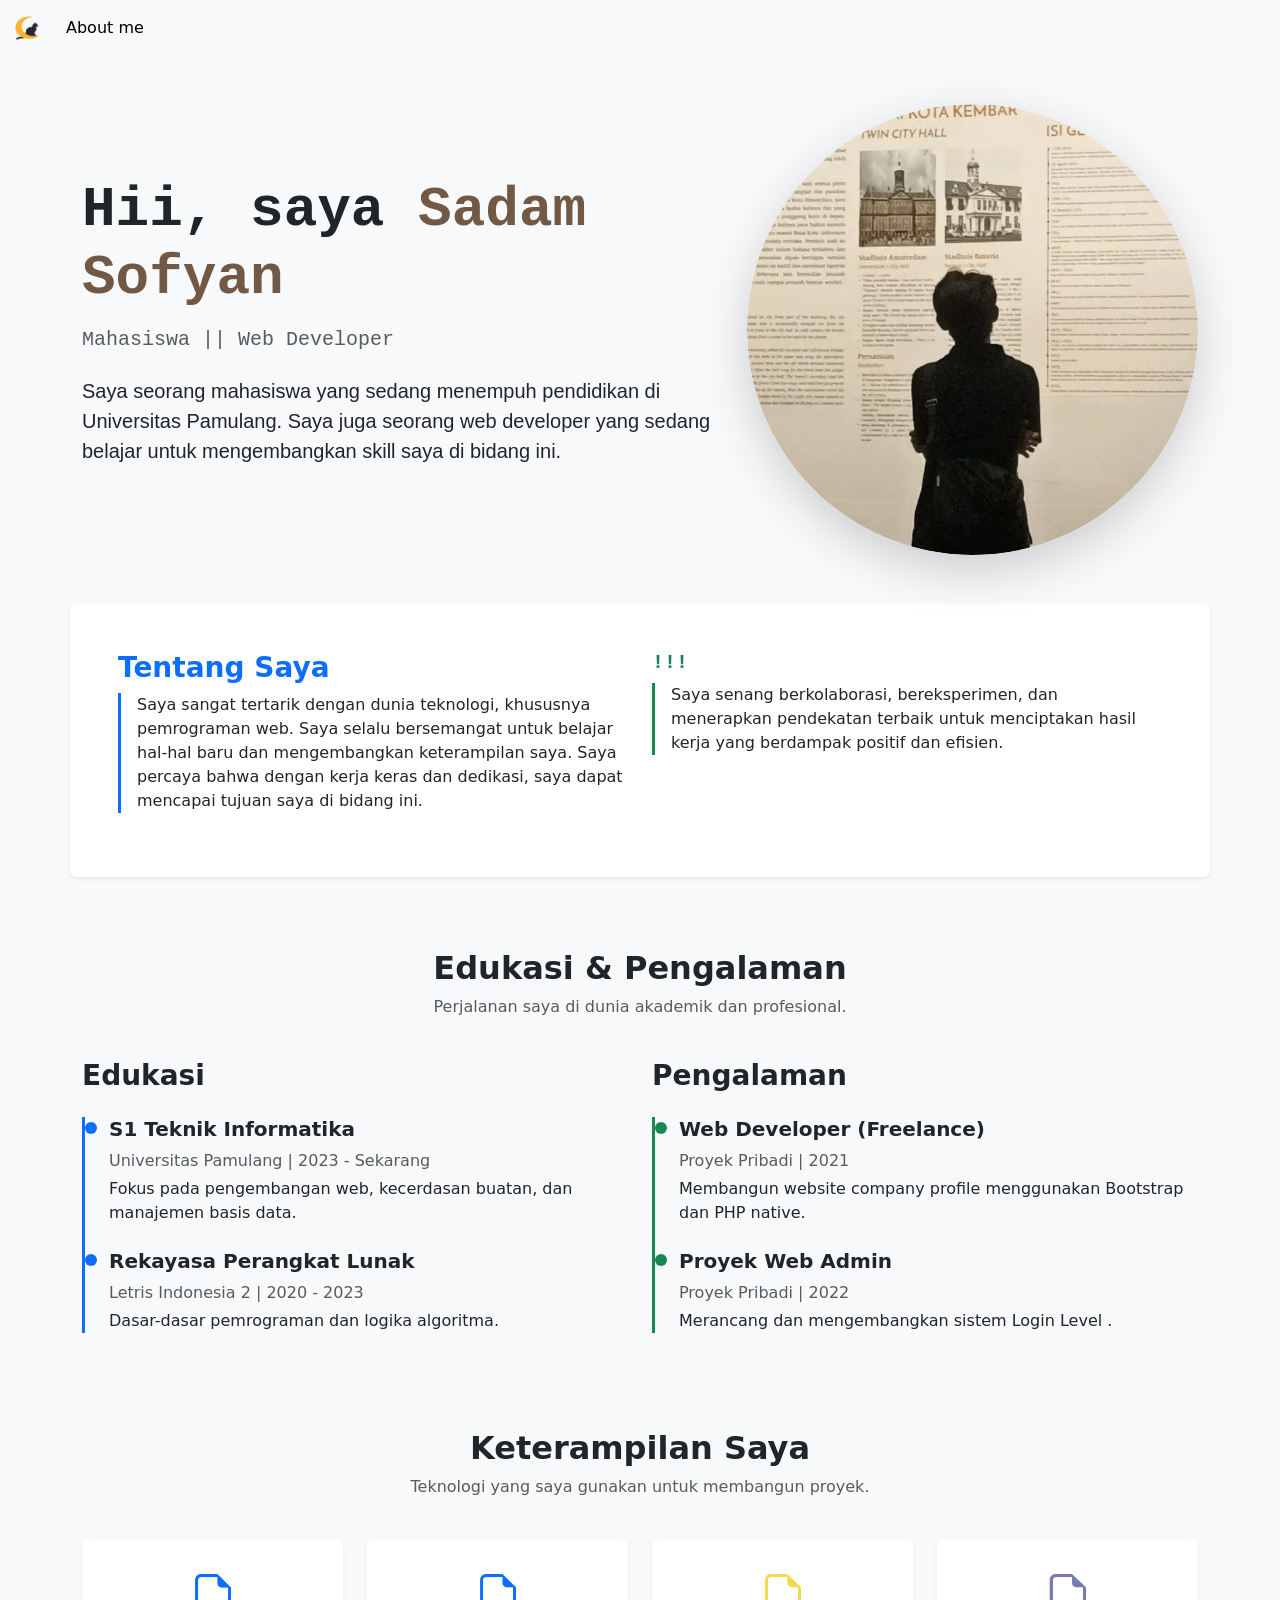
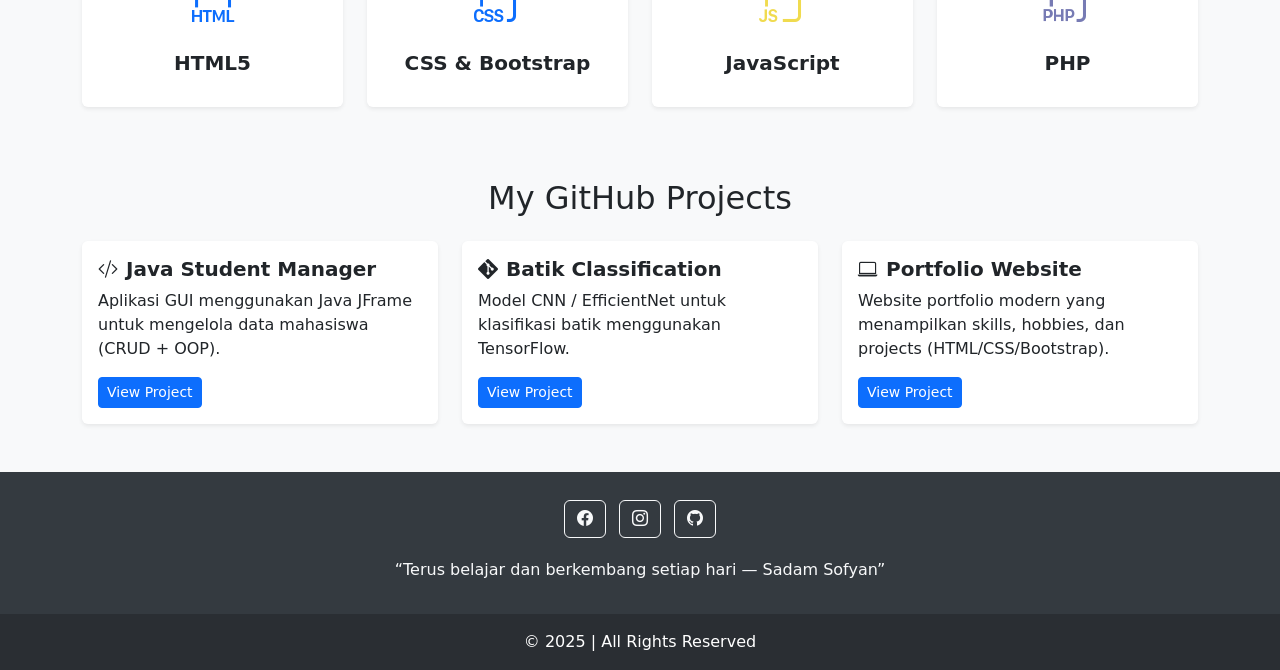
==== index.html @ 297edd72 "menambah deploy" ====
<!DOCTYPE html>
<html lang="id">

<head>
  <meta charset="UTF-8">
  <meta name="viewport" content="width=device-width, initial-scale=1.0">

  <!-- Bootstrap CSS -->
  <link href="https://cdn.jsdelivr.net/npm/bootstrap@5.1.3/dist/css/bootstrap.min.css" rel="stylesheet">

  <!-- Bootstrap Icons -->
  <link href="https://cdn.jsdelivr.net/npm/bootstrap-icons@1.11.3/font/bootstrap-icons.css" rel="stylesheet">

  <!-- AOS CSS -->
  <link rel="stylesheet" href="https://cdn.jsdelivr.net/npm/aos@2.3.4/dist/aos.css" />

  <!-- Animate.css -->
  <link rel="stylesheet" href="https://cdnjs.cloudflare.com/ajax/libs/animate.css/4.1.1/animate.min.css" />

  <!-- Custom CSS -->
  <link rel="stylesheet" href="link/public.css">
  <link rel="stylesheet" href="link/aboutMe.css">

  <!-- Favicon -->
  <link rel="shortcut icon" href="content/img/catNav.png" type="image/x-icon">

  <title>Portfolio Sadam</title>
</head>

</div>

<body class="bg-light">
  
  <!-- Navbar -->
  <nav class="navbar navbar-expand-lg navbar-light bg-light">
    <div class="container-fluid">

      <!-- LOGO -->
      <a class="navbar-brand" href="index.html">
        <img src="content/img/catNav.png" alt="" width="30" height="24" class="d-inline-block align-text-top">
      </a>

      <!-- TOGGLER -->
      <button class="navbar-toggler" type="button" data-bs-toggle="collapse" data-bs-target="#navbarNav"
        aria-controls="navbarNav" aria-expanded="false" aria-label="Toggle navigation">
        <span class="navbar-toggler-icon"></span>
      </button>

      <!-- NAV MENU -->
      <div class="collapse navbar-collapse" id="navbarNav">
        <ul class="navbar-nav">

          <li class="nav-item">
            <a class="nav-link active" href="Hobi/aboutMe.html">About me</a>
          </li>

        </ul>
      </div>

    </div>
  </nav>


  <div class="container mt-5 mb-5">
    <div class="row justify-content-center align-items-center">

      <div class="col-lg-7 animate__animated animate__fadeInLeft animate__slower">
        <h1 style="font-family: monospace;" class="display-4 fw-bold">
          Hii, saya <span style="color: rgb(114, 89, 70);">Sadam Sofyan</span>
        </h1>

        <div class="mt-3" style="font-family: monospace;">
          <h5 class="mb-1 text-muted">Mahasiswa || Web Developer</h5>
        </div>
        <div class="mt-4" style="font-family: Verdana, Geneva, Tahoma, sans-serif;">
          <p class="fs-5 text-justify">
            Saya seorang mahasiswa yang sedang menempuh pendidikan di Universitas Pamulang.
            Saya juga seorang web developer yang sedang belajar untuk mengembangkan skill saya di bidang ini.
          </p>
        </div>
      </div>

      <div class="col-lg-5 text-center animate__animated animate__fadeInRight animate__slower">
        <img src="content/img/3311.png" class="img-fluid rounded-circle shadow-lg profile-pic"
          alt="Foto Profil Sadam Sofyan">
      </div>

    </div>
  </div>
  <div class="container mt-5 p-4 p-md-5 rounded bg-white shadow-sm">
    <div class="row">
      <div class="col-md-6 animate__animated animate__fadeInUp">
        <h3 class="fw-bold text-primary">Tentang Saya</h3>
        <div class="border-start border-3 border-primary ps-3">
          <p>
            Saya sangat tertarik dengan dunia teknologi, khususnya pemrograman web.
            Saya selalu bersemangat untuk belajar hal-hal baru dan mengembangkan keterampilan saya.
            Saya percaya bahwa dengan kerja keras dan dedikasi, saya dapat mencapai tujuan saya di bidang ini.
          </p>
        </div>
      </div>
      <div class="col-md-6 mt-4 mt-md-0 animate__animated animate__fadeInUp" style="animation-delay: 0.2s;">
        <h3 id="sss" class="fw-bold text-success">!!!</h3>
        <div class="border-start border-3 border-success ps-3">
          <p>
            Saya senang berkolaborasi, bereksperimen, dan menerapkan pendekatan terbaik
            untuk menciptakan hasil kerja yang berdampak positif dan efisien.
          </p>
        </div>
      </div>
    </div>
  </div>
  <div class="container mt-5 pt-4">
    <div class="row">
      <div class="col-12 text-center mb-4">
        <h2 class="fw-bold">Edukasi & Pengalaman</h2>
        <p class="text-muted">Perjalanan saya di dunia akademik dan profesional.</p>
      </div>

      <div class="col-md-6 animate__animated animate__fadeInUp">
        <h3 class="fw-bold mb-4">Edukasi</h3>
        <div class="border-start border-3 border-primary ps-4">

          <div class="timeline-item mb-4">
            <h5 class="fw-bold">S1 Teknik Informatika</h5>
            <p class="text-muted mb-1">Universitas Pamulang | 2023 - Sekarang</p>
            <p>Fokus pada pengembangan web, kecerdasan buatan, dan manajemen basis data.</p>
          </div>

          <div class="timeline-item mb-4">
            <h5 class="fw-bold">Rekayasa Perangkat Lunak</h5>
            <p class="text-muted mb-1">Letris Indonesia 2 | 2020 - 2023</p>
            <p>Dasar-dasar pemrograman dan logika algoritma.</p>
          </div>

        </div>
      </div>

      <div class="col-md-6 animate__animated animate__fadeInUp" style="animation-delay: 0.2s;">
        <h3 class="fw-bold mb-4">Pengalaman</h3>
        <div class="border-start border-3 border-success ps-4 timeline-success">

          <div class="timeline-item mb-4">
            <h5 class="fw-bold">Web Developer (Freelance)</h5>
            <p class="text-muted mb-1">Proyek Pribadi | 2021</p>
            <p>Membangun website company profile menggunakan Bootstrap dan PHP native.</p>
          </div>

          <div class="timeline-item mb-4">
            <h5 class="fw-bold">Proyek Web Admin </h5>
            <p class="text-muted mb-1">Proyek Pribadi | 2022</p>
            <p>Merancang dan mengembangkan sistem Login Level .</p>
          </div>

        </div>
      </div>
    </div>
  </div>
  <div class="container mt-5 pt-4">
    <div class="row text-center">
      <div class="col-12">
        <h2 class="fw-bold">Keterampilan Saya</h2>
        <p class="text-muted">Teknologi yang saya gunakan untuk membangun proyek.</p>
      </div>
    </div>

    <div class="row mt-4 justify-content-center">
      <div class="col-lg-3 col-md-4 col-6 text-center mb-4 animate__animated animate__fadeInUp"
        style="animation-delay: 0.1s;">
        <div class="p-4 shadow-sm rounded bg-white h-100">
          <i class="bi bi-filetype-html skill-icon"></i>
          <h5 class="mt-3 fw-bold">HTML5</h5>
        </div>
      </div>
      <div class="col-lg-3 col-md-4 col-6 text-center mb-4 animate__animated animate__fadeInUp"
        style="animation-delay: 0.2s;">
        <div class="p-4 shadow-sm rounded bg-white h-100">
          <i class="bi bi-filetype-css skill-icon"></i>
          <h5 class="mt-3 fw-bold">CSS & Bootstrap</h5>
        </div>
      </div>
      <div class="col-lg-3 col-md-4 col-6 text-center mb-4 animate__animated animate__fadeInUp"
        style="animation-delay: 0.3s;">
        <div class="p-4 shadow-sm rounded bg-white h-100">
          <i class="bi bi-filetype-js skill-icon" style="color: #f0db4f;"></i>
          <h5 class="mt-3 fw-bold">JavaScript</h5>
        </div>
      </div>
      <div class="col-lg-3 col-md-4 col-6 text-center mb-4 animate__animated animate__fadeInUp"
        style="animation-delay: 0.4s;">
        <div class="p-4 shadow-sm rounded bg-white h-100">
          <i class="bi bi-filetype-php skill-icon" style="color: #777BB4;"></i>
          <h5 class="mt-3 fw-bold">PHP</h5>
        </div>
      </div>
    </div>
  </div>

  </div>
  <div class="container my-5">
    <h2 class="text-center mb-4">My GitHub Projects</h2>

    <div class="row g-4 justify-content-center">

      <div class="col-md-6 col-lg-4">
        <div class="card shadow-sm border-0 h-100">
          <div class="card-body">
            <h5 class="card-title fw-bold">
              <i class="bi bi-code-slash me-2"></i>Java Student Manager
            </h5>
            <p class="card-text">Aplikasi GUI menggunakan Java JFrame untuk mengelola data mahasiswa (CRUD + OOP).</p>
            <a href="https://github.com/USERNAME/java-student-manager" target="_blank"
              class="btn btn-primary btn-sm">View Project</a>
          </div>
        </div>
      </div>

      <div class="col-md-6 col-lg-4">
        <div class="card shadow-sm border-0 h-100">
          <div class="card-body">
            <h5 class="card-title fw-bold">
              <i class="bi bi-git me-2"></i>Batik Classification
            </h5>
            <p class="card-text">Model CNN / EfficientNet untuk klasifikasi batik menggunakan TensorFlow.</p>
            <a href="https://github.com/USERNAME/batik-classification" target="_blank"
              class="btn btn-primary btn-sm">View Project</a>
          </div>
        </div>
      </div>

      <div class="col-md-6 col-lg-4">
        <div class="card shadow-sm border-0 h-100">
          <div class="card-body">
            <h5 class="card-title fw-bold">
              <i class="bi bi-laptop me-2"></i>Portfolio Website
            </h5>
            <p class="card-text">Website portfolio modern yang menampilkan skills, hobbies, dan projects
              (HTML/CSS/Bootstrap).</p>
            <a href="https://github.com/USERNAME/portfolio" target="_blank" class="btn btn-primary btn-sm">View
              Project</a>
          </div>
        </div>
      </div>

    </div>
  </div>

  <!-- ========== FOOTER ========== -->
  <footer class="text-center text-white mt-5" style="background-color: #343a40;">
    <div class="container p-4">

      <!-- Sosial Media -->
      <section class="mb-3">
        <a class="btn btn-outline-light btn-floating m-1" href="https://www.facebook.com/share/1BLkRxeqVn/"
          target="_blank" role="button">
          <i class="bi bi-facebook"></i>
        </a>
        <a class="btn btn-outline-light btn-floating m-1"
          href="https://www.instagram.com/sadamfyn?igsh=MTdzYmlib3kzMjdkaw==" target="_blank" role="button">
          <i class="bi bi-instagram"></i>
        </a>
        <a class="btn btn-outline-light btn-floating m-1" href="https://github.com/adamsofyann" target="_blank"
          role="button">
          <i class="bi bi-github"></i>
        </a>
      </section>

      <!-- Quote -->
      <section class="mb-2">
        <p class="text-light mb-0">
          “Terus belajar dan berkembang setiap hari — Sadam Sofyan”
        </p>
      </section>
    </div>

    <!-- Copyright -->
    <div class="text-center p-3" style="background-color: rgba(0, 0, 0, 0.2);">
      © 2025 <a class="text-white text-decoration-none" href="../index.html"></a> | All Rights Reserved
    </div>
  </footer>

  <!-- Boostrap JS -->
  <script src="https://cdn.jsdelivr.net/npm/bootstrap@5.1.3/dist/js/bootstrap.bundle.min.js"
    integrity="sha384-ka7Sk0Gln4gmtz2MlQnikT1wXgYsOg+OMhuP+IlRH9sENBO0LRn5q+8nbTov4+1p"
    crossorigin="anonymous"></script>

  <script src="https://cdn.jsdelivr.net/npm/bootstrap@5.1.3/dist/js/bootstrap.bundle.min.js"
    integrity="sha384-ka7Sk0Gln4gmtz2MlQnikT1wXgYsOg+OMhuP+IlRH9sENBO0LRn5q+8nbTov4+1p"
    crossorigin="anonymous"></script>



</body>

</html>
---- link/public.css ----
.profile-pic {
    transition: transform 0.3s ease, box-shadow 0.3s ease;
}

.profile-pic:hover {
    transform: scale(1.05);
    box-shadow: 0 1rem 3rem rgba(0, 0, 0, 0.175) !important;
}

.skill-icon {
    font-size: 3rem;
    color: #0d6efd;
}

.card-deck .card {
    height: 100%;
}

/* Style untuk timeline edukasi */
.timeline-item {
    position: relative;
}

.timeline-item::before {
    content: '';
    position: absolute;
    width: 12px;
    height: 12px;
    background-color: #0d6efd;
    border-radius: 50%;
    left: -24px;
    /* Sesuaikan agar pas dengan border */
    top: 5px;
}

/* Style untuk timeline pengalaman */
.timeline-success .timeline-item::before {
    background-color: #198754;
    /* Warna hijau success */
}




#sss {
    font-family: monospace;
    font-size: 20px;
}

#back {
    background-color: #f2f3f4;

}

.ss {
    font-family: sans-serif;
    color: #333333;
}

#ss {
    font-family: 'Gill Sans', 'Gill Sans MT', Calibri, 'Trebuchet MS', sans-serif;
    font-size: 35px;
    color: #333333;
}
---- link/aboutMe.css ----
/* ini link css dari aboutMe */

/* Kontainer luar untuk 3D */
.flip-card {
    background-color: transparent;
    width: 100%;
    height: 250px;
    /* Atur tinggi kartu di sini */
    perspective: 1000px;
    /* Efek 3D */
}

/* Kontainer dalam yang akan berputar */
.flip-card-inner {
    position: relative;
    width: 100%;
    height: 100%;
    text-align: center;
    transition: transform 0.6s;
    transform-style: preserve-3d;
}

/* Saat di-hover, putar kontainer dalam */
.flip-card:hover .flip-card-inner {
    transform: rotateY(180deg);
}

/* Bagian DEPAN dan BELAKANG */
.flip-card-front,
.flip-card-back {
    position: absolute;
    width: 100%;
    height: 100%;
    -webkit-backface-visibility: hidden;
    /* Safari */
    backface-visibility: hidden;
}

/* Style bagian DEPAN (gambar) */
.flip-card-front {
    background-color: #bbb;
    color: black;
    border-radius: 0.25rem;
    /* samakan dengan card */
    overflow: hidden;
    /* agar gambar pas */
}

.flip-card-front img {
    width: 100%;
    height: 100%;
    object-fit: cover;
    /* Gambar memenuhi kartu */
}

/* Style bagian BELAKANG (teks) */
.flip-card-back {
    background-color: #2c3e50;
    /* Warna gelap */
    color: white;
    transform: rotateY(180deg);
    border-radius: 0.25rem;
    /* samakan dengan card */
    display: flex;
    flex-direction: column;
    justify-content: center;
    align-items: center;
    padding: 15px;
}

.flip-card-back h6 {
    font-weight: bold;
}

.flip-card-back p {
    font-size: 0.8rem;
}
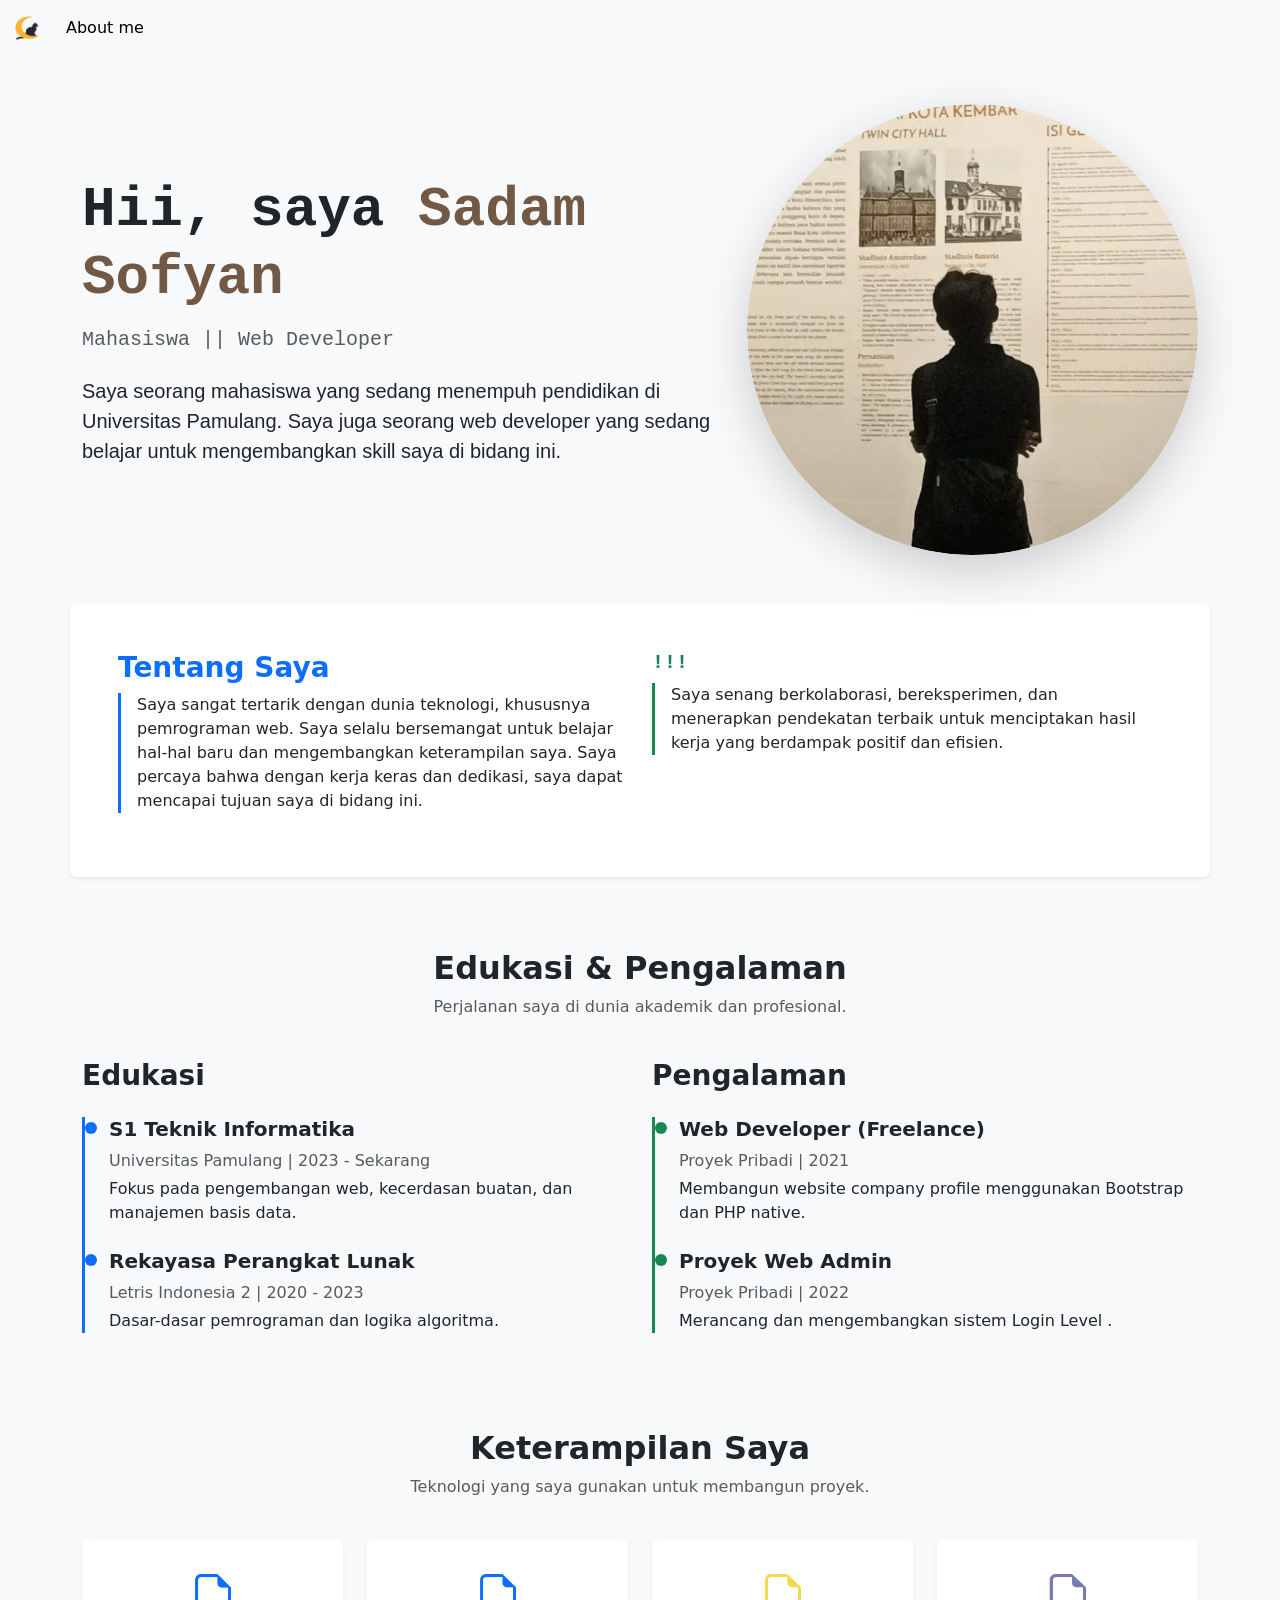
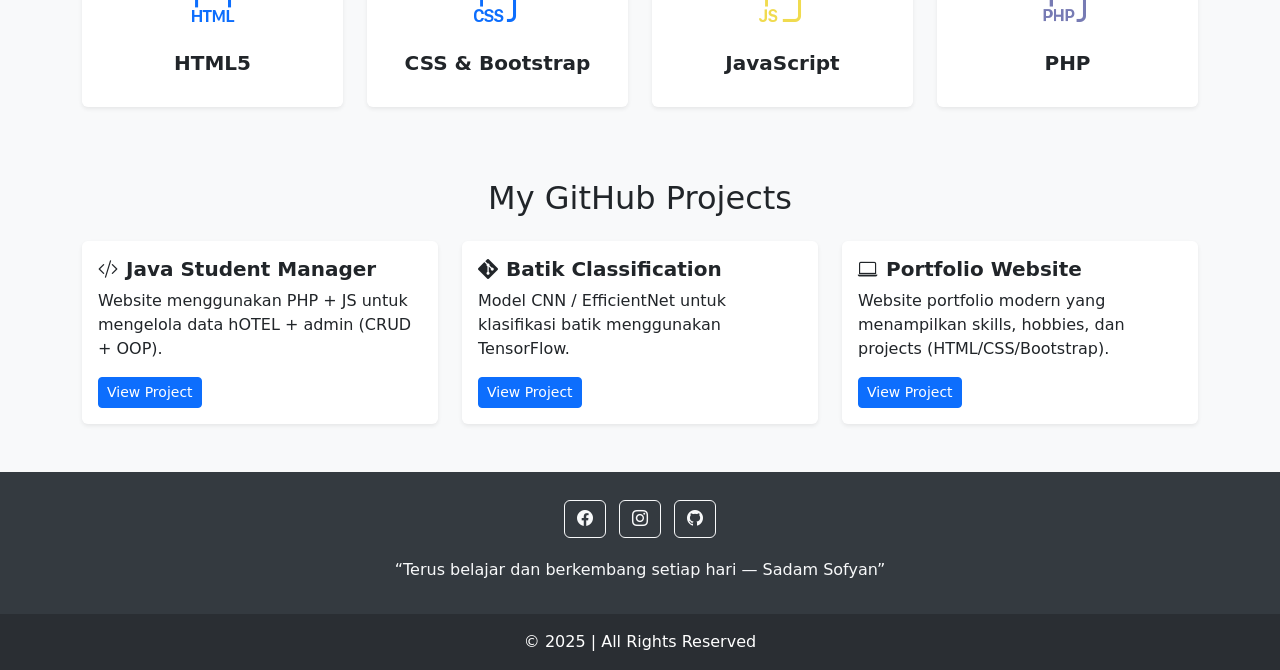
==== commit 131e918f: "perbaikan index.html" ====
--- a/index.html
+++ b/index.html
@@ -208,7 +208,7 @@
             <h5 class="card-title fw-bold">
               <i class="bi bi-code-slash me-2"></i>Java Student Manager
             </h5>
-            <p class="card-text">Aplikasi GUI menggunakan Java JFrame untuk mengelola data mahasiswa (CRUD + OOP).</p>
+            <p class="card-text">Website menggunakan PHP + JS untuk mengelola data hOTEL + admin (CRUD + OOP).</p>
             <a href="https://github.com/USERNAME/java-student-manager" target="_blank"
               class="btn btn-primary btn-sm">View Project</a>
           </div>
@@ -222,7 +222,7 @@
               <i class="bi bi-git me-2"></i>Batik Classification
             </h5>
             <p class="card-text">Model CNN / EfficientNet untuk klasifikasi batik menggunakan TensorFlow.</p>
-            <a href="https://github.com/USERNAME/batik-classification" target="_blank"
+            <a href="https://github.com/adamsofyann/UTS_Pengolahan_Citra_Digital" target="_blank"
               class="btn btn-primary btn-sm">View Project</a>
           </div>
         </div>
@@ -236,7 +236,7 @@
             </h5>
             <p class="card-text">Website portfolio modern yang menampilkan skills, hobbies, dan projects
               (HTML/CSS/Bootstrap).</p>
-            <a href="https://github.com/USERNAME/portfolio" target="_blank" class="btn btn-primary btn-sm">View
+            <a href="https://github.com/adamsofyann/Portfolio" target="_blank" class="btn btn-primary btn-sm">View
               Project</a>
           </div>
         </div>
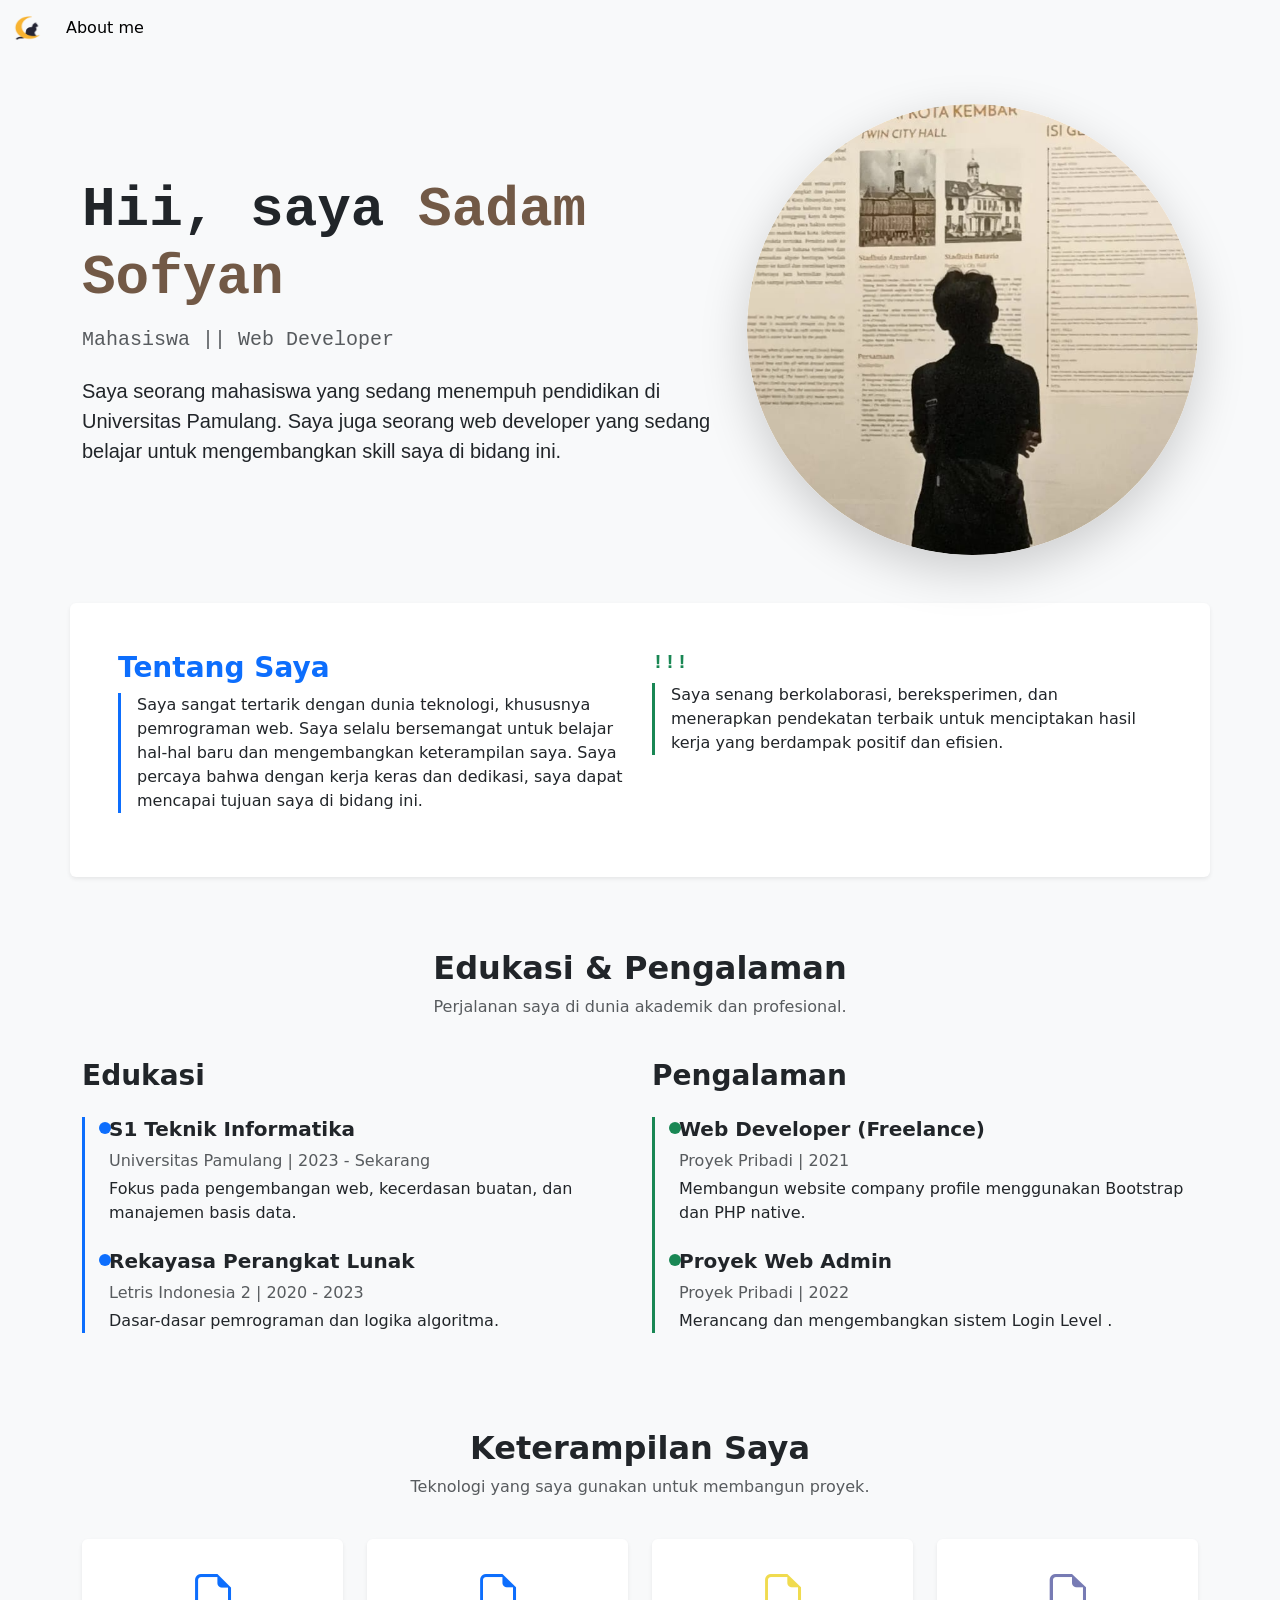
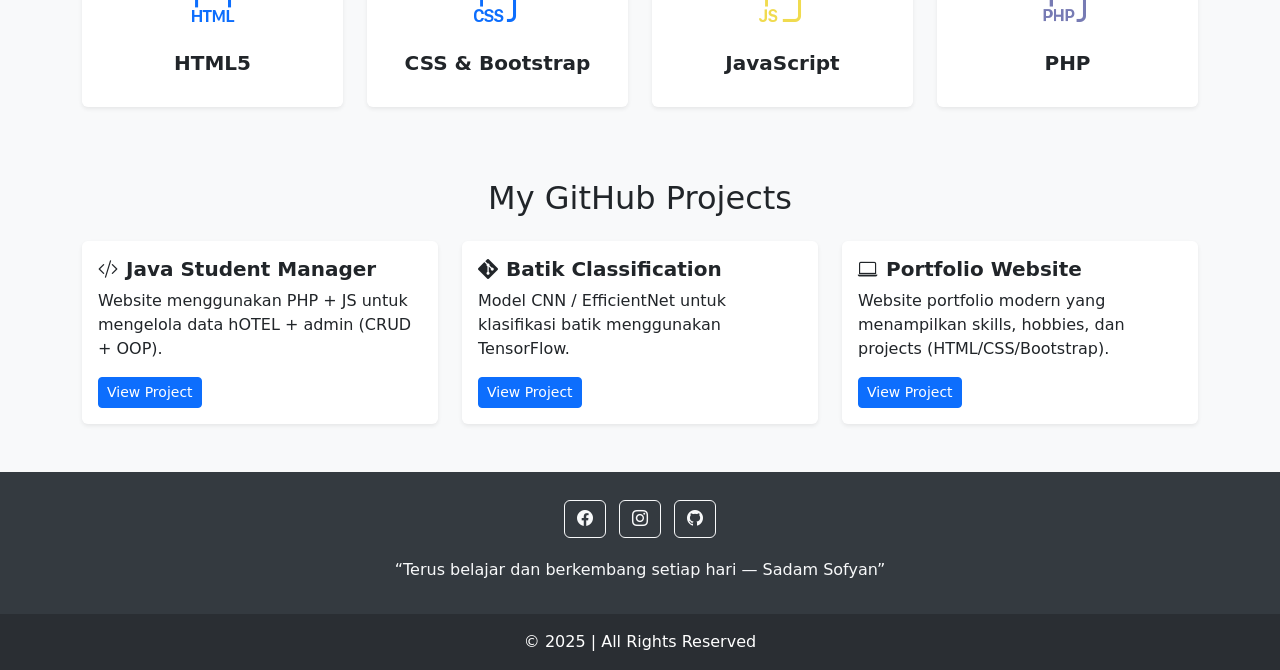
==== commit 0db50912: "membenarkan githb" ====
--- a/index.html
+++ b/index.html
@@ -19,7 +19,6 @@
 
   <!-- Custom CSS -->
   <link rel="stylesheet" href="link/public.css">
-  <link rel="stylesheet" href="link/aboutMe.css">
 
   <!-- Favicon -->
   <link rel="shortcut icon" href="content/img/catNav.png" type="image/x-icon">
@@ -209,7 +208,7 @@
               <i class="bi bi-code-slash me-2"></i>Java Student Manager
             </h5>
             <p class="card-text">Website menggunakan PHP + JS untuk mengelola data hOTEL + admin (CRUD + OOP).</p>
-            <a href="https://github.com/USERNAME/java-student-manager" target="_blank"
+            <a href="https://github.com/adamsofyann/KristalCrudd" target="_blank"
               class="btn btn-primary btn-sm">View Project</a>
           </div>
         </div>
@@ -284,9 +283,6 @@
     integrity="sha384-ka7Sk0Gln4gmtz2MlQnikT1wXgYsOg+OMhuP+IlRH9sENBO0LRn5q+8nbTov4+1p"
     crossorigin="anonymous"></script>
 
-  <script src="https://cdn.jsdelivr.net/npm/bootstrap@5.1.3/dist/js/bootstrap.bundle.min.js"
-    integrity="sha384-ka7Sk0Gln4gmtz2MlQnikT1wXgYsOg+OMhuP+IlRH9sENBO0LRn5q+8nbTov4+1p"
-    crossorigin="anonymous"></script>
 
 
 
--- a/link/public.css
+++ b/link/public.css
@@ -16,7 +16,6 @@
     height: 100%;
 }
 
-/* Style untuk timeline edukasi */
 .timeline-item {
     position: relative;
 }
@@ -28,17 +27,13 @@
     height: 12px;
     background-color: #0d6efd;
     border-radius: 50%;
-    left: -24px;
-    /* Sesuaikan agar pas dengan border */
+    left: -10px;
     top: 5px;
 }
 
-/* Style untuk timeline pengalaman */
 .timeline-success .timeline-item::before {
     background-color: #198754;
-    /* Warna hijau success */
 }
-
 
 
 
@@ -63,4 +58,13 @@
     color: #333333;
 }
 
+* {
+    box-sizing: border-box;
+}
 
+html, body {
+    max-width: 100%;
+    overflow-x: hidden;
+}
+
+
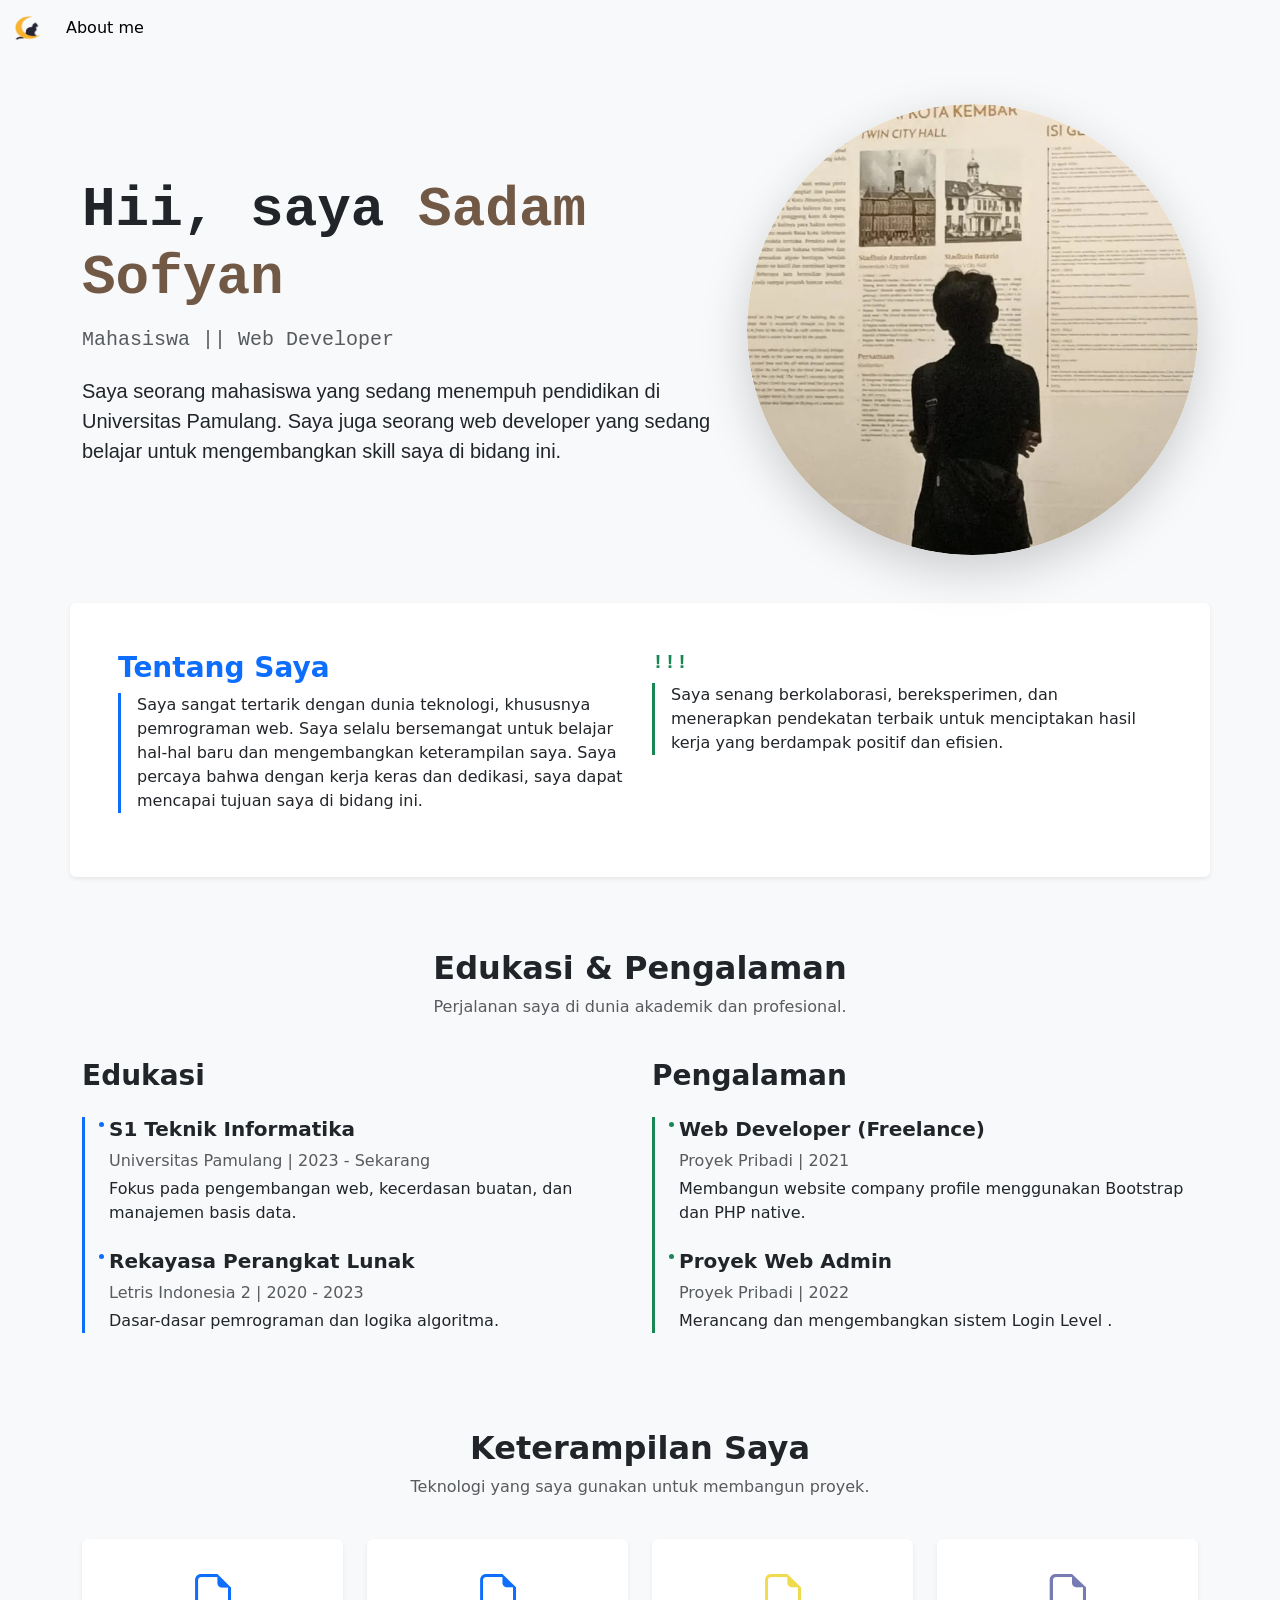
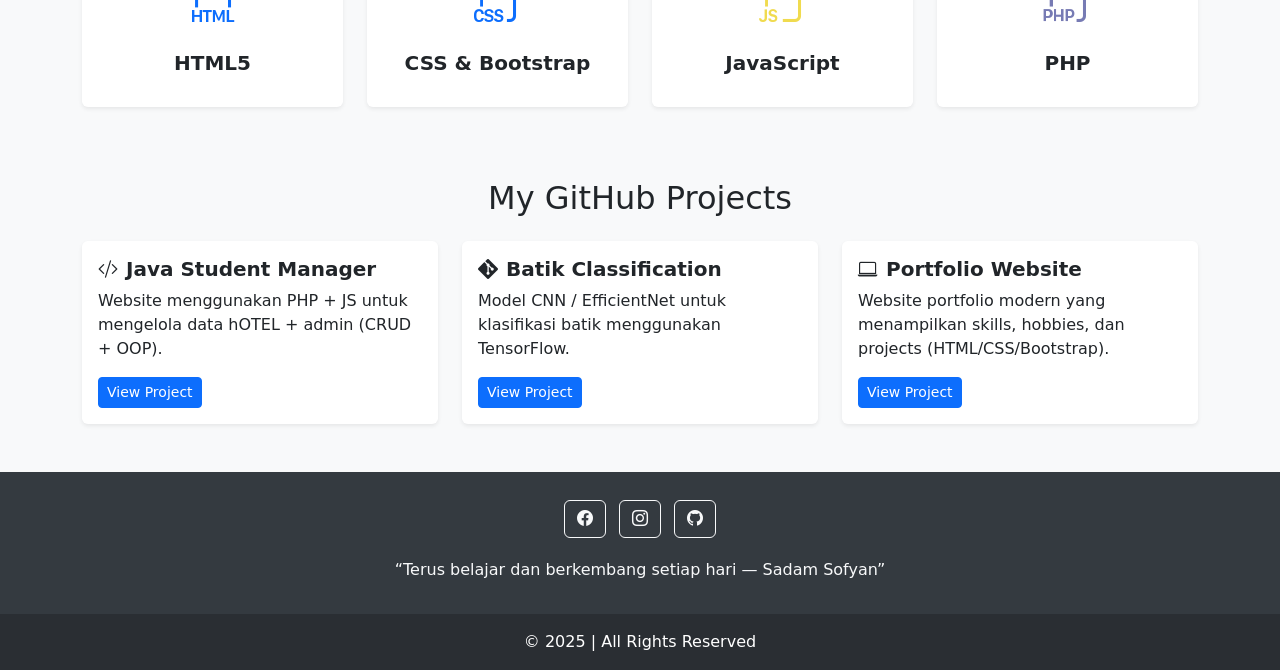
==== commit 80228ac9: "menambahkan vidio dan komentar sugest" ====
--- a/index.html
+++ b/index.html
@@ -23,13 +23,15 @@
   <!-- Favicon -->
   <link rel="shortcut icon" href="content/img/catNav.png" type="image/x-icon">
 
+
+
   <title>Portfolio Sadam</title>
 </head>
 
 </div>
 
 <body class="bg-light">
-  
+
   <!-- Navbar -->
   <nav class="navbar navbar-expand-lg navbar-light bg-light">
     <div class="container-fluid">
@@ -196,7 +198,7 @@
   </div>
 
   </div>
-  <div class="container my-5">
+  <div class="container my-5" data-aos="fade-up">
     <h2 class="text-center mb-4">My GitHub Projects</h2>
 
     <div class="row g-4 justify-content-center">
@@ -208,8 +210,8 @@
               <i class="bi bi-code-slash me-2"></i>Java Student Manager
             </h5>
             <p class="card-text">Website menggunakan PHP + JS untuk mengelola data hOTEL + admin (CRUD + OOP).</p>
-            <a href="https://github.com/adamsofyann/KristalCrudd" target="_blank"
-              class="btn btn-primary btn-sm">View Project</a>
+            <a href="https://github.com/adamsofyann/KristalCrudd" target="_blank" class="btn btn-primary btn-sm">View
+              Project</a>
           </div>
         </div>
       </div>
@@ -243,6 +245,8 @@
 
     </div>
   </div>
+
+
 
   <!-- ========== FOOTER ========== -->
   <footer class="text-center text-white mt-5" style="background-color: #343a40;">
@@ -280,12 +284,26 @@
 
   <!-- Boostrap JS -->
   <script src="https://cdn.jsdelivr.net/npm/bootstrap@5.1.3/dist/js/bootstrap.bundle.min.js"
-    integrity="sha384-ka7Sk0Gln4gmtz2MlQnikT1wXgYsOg+OMhuP+IlRH9sENBO0LRn5q+8nbTov4+1p"
-    crossorigin="anonymous"></script>
-
-
-
-
+    integrity="sha384-ka7Sk0Gln4gmtz2MlQnikT1wXgYsOg+OMhuP+IlRH9sENBO0LRn5q+8nbTov4+1p" crossorigin="anonymous">
+    </script>
+
+
+
+
+
+
+
+
+
+
+  <script src="https://cdn.jsdelivr.net/npm/aos@2.3.4/dist/aos.js"></script>
+  <script>
+    AOS.init({
+      once: false,
+      duration: 1000,
+      easing: 'ease-out-cubic',
+    });
+  </script>
 </body>
 
 </html>
--- a/link/public.css
+++ b/link/public.css
@@ -1,10 +1,12 @@
 .profile-pic {
     transition: transform 0.3s ease, box-shadow 0.3s ease;
+    max-width: 100%;
 }
 
 .profile-pic:hover {
     transform: scale(1.05);
     box-shadow: 0 1rem 3rem rgba(0, 0, 0, 0.175) !important;
+    
 }
 
 .skill-icon {
@@ -23,8 +25,8 @@
 .timeline-item::before {
     content: '';
     position: absolute;
-    width: 12px;
-    height: 12px;
+    width: 5px;
+    height: 5px;
     background-color: #0d6efd;
     border-radius: 50%;
     left: -10px;
@@ -68,3 +70,5 @@
 }
 
 
+
+
